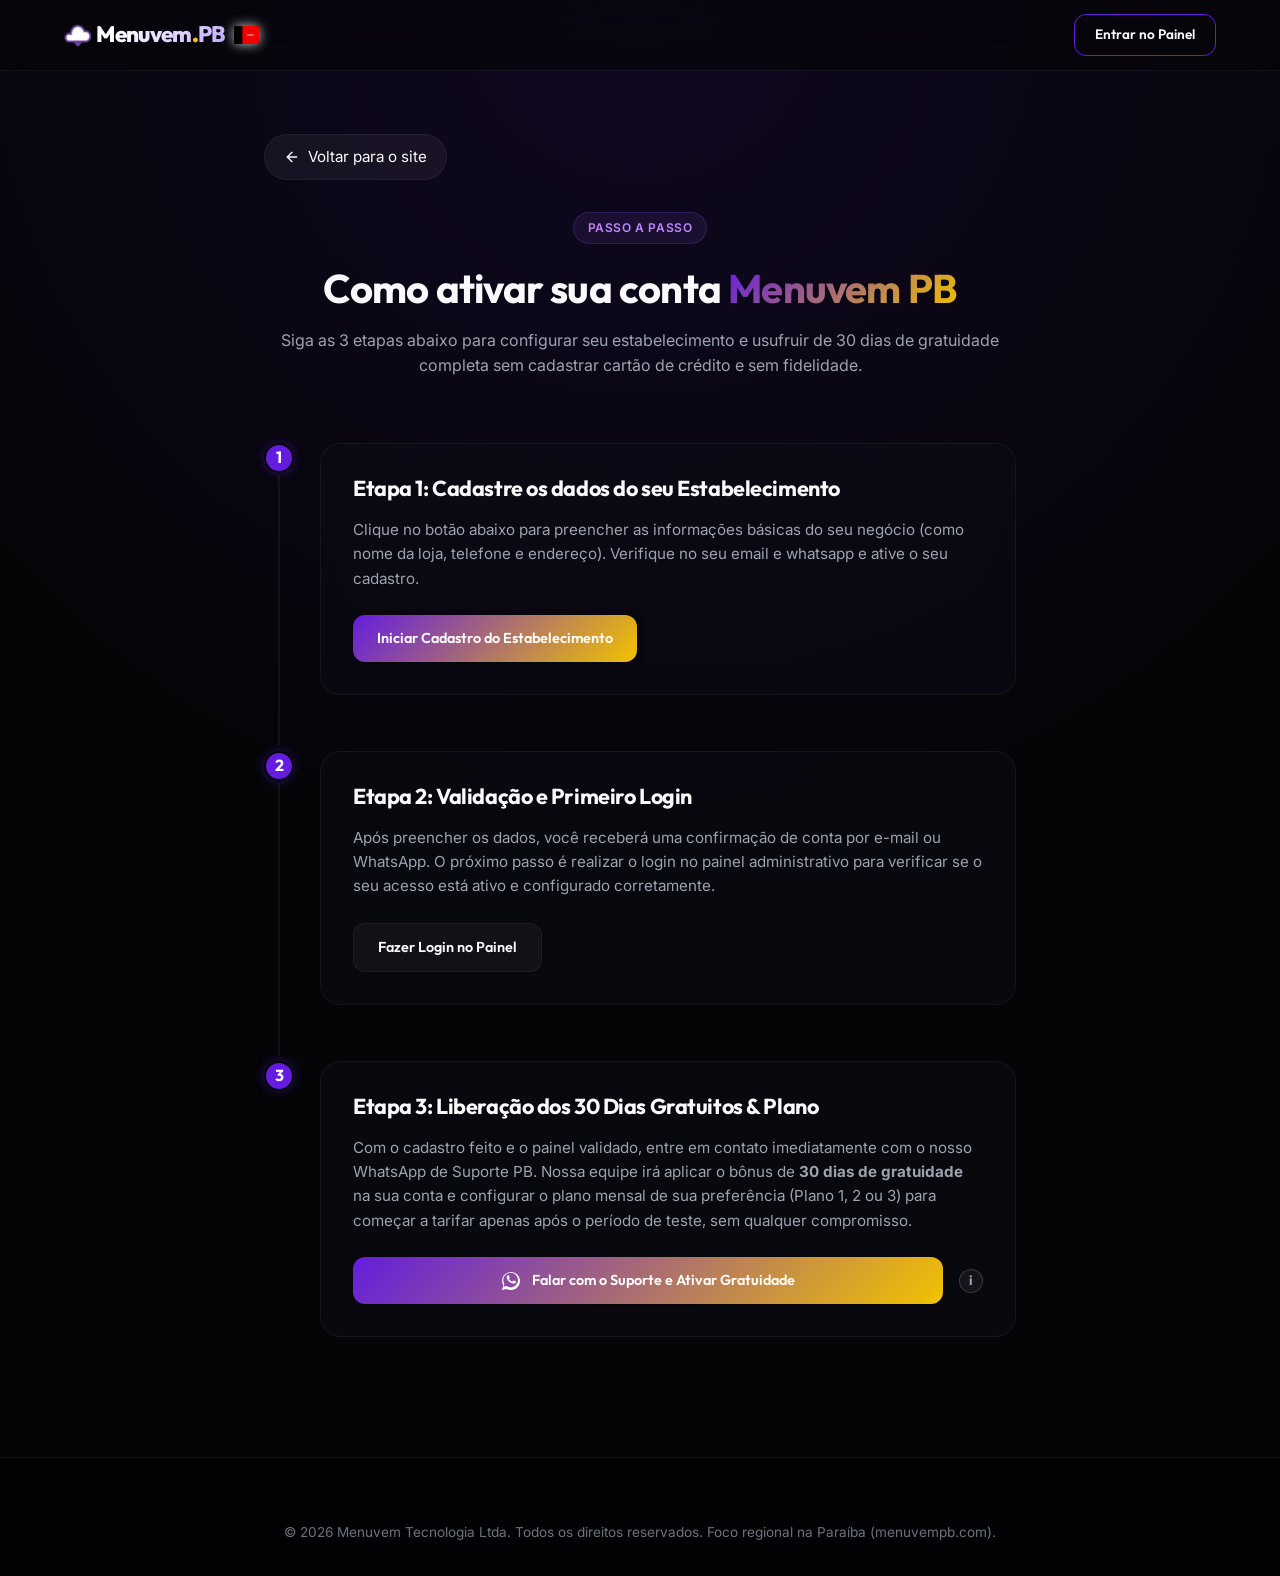
==== cadastro-etapas.html @ b75304a5 "Add files via upload" ====
<!DOCTYPE html>
<html lang="pt-BR">

<head>
    <meta charset="UTF-8">
    <meta name="viewport" content="width=device-width, initial-scale=1.0">
    <meta name="description"
        content="Menuvem PB - Passo a passo para cadastrar seu negócio e ativar seu bônus de 30 dias gratuitos.">
    
    <!-- Open Graph / Facebook -->
    <meta property="og:type" content="website">
    <meta property="og:url" content="https://menuvempb.com.br/cadastro-etapas.html">
    <meta property="og:title" content="Como Funciona o Cadastro | Menuvem PB">
    <meta property="og:description" content="Passo a passo para cadastrar seu negócio e ativar seu bônus de 30 dias gratuitos no Menuvem PB.">
    <meta property="og:image" content="https://menuvempb.com.br/img/menuvem-logo-simples.png">

    <link rel="icon" type="image/png" href="img/menuvem-logo-simples.png">
    <title>[Cadastro] Passo a Passo | Menuvem PB</title>
    <link rel="stylesheet" href="css/style.css?v=4">
    <link rel="stylesheet" href="css/cadastro-etapas.css">
    <!-- Google tag (gtag.js) -->
    <script async src="https://www.googletagmanager.com/gtag/js?id=G-WMFHH39Q0N"></script>
    <script>
      window.dataLayer = window.dataLayer || [];
      function gtag(){dataLayer.push(arguments);}
      gtag('js', new Date());

      gtag('config', 'G-WMFHH39Q0N');
    </script>
</head>

<body>

    <!-- Header / Nav -->
    <header class="header">
        <div class="container">
            <a href="index.html" class="logo" id="header-logo">
                <img src="img/menuvem-logo-simples.png" alt="Logo" height="24" style="margin-right: 4px;">
                <span class="logo-text" style="display:flex; align-items:center;">Menuvem<span class="logo-dot">.</span>PB<img src="img/bandeiradaparaiba.png" alt="Bandeira PB" height="18" style="margin-left: 8px; border-radius:2px; box-shadow: 0 0 12px rgba(255, 255, 255, 0.8);"></span>
            </a>

            <div class="nav-cta">
                <a href="https://painel.menuvem.com.br" target="_blank" class="btn btn-secondary btn-login">
                    Entrar no Painel
                </a>
            </div>
        </div>
    </header>

    <div style="height: 70px;"></div>

    <main class="steps-container">
        <a href="index.html" class="back-link" style="margin-bottom: 2rem;">
            <svg xmlns="http://www.w3.org/2000/svg" width="16" height="16" viewBox="0 0 24 24" fill="none"
                stroke="currentColor" stroke-width="2" stroke-linecap="round" stroke-linejoin="round">
                <line x1="19" y1="12" x2="5" y2="12"></line>
                <polyline points="12 19 5 12 12 5"></polyline>
            </svg>
            Voltar para o site
        </a>

        <div class="steps-header">
            <span class="badge">Passo a Passo</span>
            <h1>Como ativar sua conta <span>Menuvem PB</span></h1>
            <p>Siga as 3 etapas abaixo para configurar seu estabelecimento e usufruir de 30 dias de gratuidade completa
                sem cadastrar cartão de crédito e sem fidelidade.</p>
        </div>

        <div class="timeline">
            <!-- Etapa 1 -->
            <div class="timeline-item">
                <div class="step-number">1</div>
                <div class="step-content">
                    <h3>Etapa 1: Cadastre os dados do seu Estabelecimento</h3>
                    <p>Clique no botão abaixo para preencher as informações básicas do seu negócio (como nome da loja,
                        telefone e endereço). Verifique no seu email e whatsapp e ative o seu cadastro.</p>
                    <div class="step-cta-box">
                        <a href="https://painel.menuvem.com.br/#/cadastro/23/clovis" target="_blank"
                            class="btn btn-primary" style="font-size: 0.9rem; padding: 0.75rem 1.5rem;">
                            Iniciar Cadastro do Estabelecimento
                        </a>
                    </div>
                </div>
            </div>

            <!-- Etapa 2 -->
            <div class="timeline-item">
                <div class="step-number">2</div>
                <div class="step-content">
                    <h3>Etapa 2: Validação e Primeiro Login</h3>
                    <p>Após preencher os dados, você receberá uma confirmação de conta por e-mail ou WhatsApp. O próximo
                        passo é realizar o login no painel administrativo para verificar se o seu acesso está ativo e
                        configurado corretamente.</p>
                    <div class="step-cta-box">
                        <a href="https://painel.menuvem.com.br" target="_blank" class="btn btn-secondary"
                            style="font-size: 0.9rem; padding: 0.75rem 1.5rem;">
                            Fazer Login no Painel
                        </a>
                    </div>
                </div>
            </div>

            <!-- Etapa 3 -->
            <div class="timeline-item">
                <div class="step-number">3</div>
                <div class="step-content">
                    <h3>Etapa 3: Liberação dos 30 Dias Gratuitos & Plano</h3>
                    <p>Com o cadastro feito e o painel validado, entre em contato imediatamente com o nosso WhatsApp de
                        Suporte PB. Nossa equipe irá aplicar o bônus de <strong>30 dias de gratuidade</strong> na sua
                        conta e configurar o plano mensal de sua preferência (Plano 1, 2 ou 3) para começar a tarifar
                        apenas após o período de teste, sem qualquer compromisso.</p>
                    <div class="step-cta-box" style="display: flex; align-items: center; gap: 1rem; width: 100%;">
                        <a href="https://wa.me/5583988559423?text=Ol%C3%A1!%20Realizei%20meu%20cadastro%20inicial%20e%20gostaria%20de%20ativar%20meu%20b%C3%B4nus%20de%2030%20dias%20gr%C3%A1tis%20da%20Menuvem."
                            target="_blank" class="btn btn-primary"
                            style="font-size: 0.9rem; padding: 0.75rem 1.5rem; flex-grow: 1; text-align: center;">
                            <svg xmlns="http://www.w3.org/2000/svg" width="18" height="18" viewBox="0 0 24 24"
                                fill="currentColor" style="margin-right: 0.25rem;">
                                <path
                                    d="M.057 24l1.687-6.163c-1.041-1.804-1.588-3.849-1.587-5.946C.06 5.348 5.397.01 12.008.01c3.202.001 6.212 1.246 8.477 3.514 2.266 2.268 3.507 5.28 3.505 8.484-.004 6.657-5.34 11.997-11.953 11.997-2.005-.001-3.973-.504-5.727-1.465L0 24zm6.59-4.846c1.6.95 3.188 1.449 4.825 1.451 5.436 0 9.86-4.37 9.864-9.799.002-2.63-1.023-5.101-2.885-6.967C16.588 2.022 14.12 1 11.66 1c-5.456 0-9.9 4.398-9.905 9.829-.001 1.765.485 3.488 1.408 5.093l-.999 3.648 3.843-.984zm11.23-6.842c-.303-.151-1.793-.884-2.071-.985-.278-.101-.48-.151-.681.151-.202.303-.781.985-.957 1.186-.177.202-.353.227-.656.075-.303-.151-1.28-.472-2.438-1.503-.9-.8-1.507-1.787-1.684-2.09-.177-.302-.018-.465.133-.614.136-.134.303-.353.454-.528.152-.177.202-.303.303-.505.101-.202.051-.378-.025-.528-.076-.151-.681-1.641-.933-2.246-.247-.591-.497-.512-.681-.512-.177-.008-.379-.008-.581-.008-.202 0-.531.075-.809.378-.278.302-1.061 1.037-1.061 2.531 0 1.493 1.087 2.936 1.238 3.138.152.202 2.138 3.262 5.177 4.57.722.311 1.286.497 1.726.637.725.23 1.385.197 1.906.12.581-.087 1.793-.73 2.046-1.437.252-.705.252-1.31.177-1.437-.076-.127-.278-.202-.581-.353z" />
                            </svg>
                            Falar com o Suporte e Ativar Gratuidade
                        </a>

                        <!-- Tooltip de Informações do Plano -->
                        <div class="tooltip-container">
                            <span class="tooltip-icon" tabindex="0" aria-haspopup="true"
                                aria-label="Informações sobre ativação do plano">i</span>
                            <div class="tooltip-text">
                                <strong>Importante:</strong> Não escolha ou assine o plano sozinho no painel. A ativação
                                da promoção de 30 dias gratuitos e a vinculação do plano devem ser feitas
                                obrigatoriamente pela nossa equipe de suporte no WhatsApp.
                            </div>
                        </div>
                    </div>
                </div>
            </div>
        </div>
    </main>

    <!-- Footer -->
    <footer class="footer">
        <div class="container footer-bottom" style="border-top: none; padding-top: 0; justify-content: center;">
            &copy; 2026 Menuvem Tecnologia Ltda. Todos os direitos reservados. Foco regional na Paraíba (menuvempb.com).
        </div>
    </footer>

    <!-- Script -->
    <script src="js/main.js?v=4"></script>

</body>

</html>
---- css/style.css ----
@import url('https://fonts.googleapis.com/css2?family=Inter:wght@300;400;500;600;700&family=Outfit:wght@400;500;600;700;800&family=Press+Start+2P&family=Silkscreen:wght@400;700&display=swap');

/* --- Reset & Base --- */
*, *::before, *::after {
    box-sizing: border-box;
    margin: 0;
    padding: 0;
}

:root {
    /* Palette */
    --bg-color: #050508;
    --bg-card: rgba(13, 13, 22, 0.5);
    --bg-card-hover: rgba(20, 20, 35, 0.7);
    --border-color: rgba(255, 255, 255, 0.05);
    --border-hover: rgba(100, 29, 222, 0.3);
    
    --primary: #641DDE;         /* Roxo Oficial Menuvem */
    --primary-rgb: 100, 29, 222;
    --secondary: #F2C200;       /* Amarelo Oficial Menuvem */
    --secondary-rgb: 242, 194, 0;
    --accent: #d946ef;          /* Fuchsia/Rosa */
    
    --text-primary: #f9fafb;
    --text-secondary: #9ca3af;
    --text-muted: #6b7280;
    
    /* Gradients */
    --accent-gradient: linear-gradient(135deg, var(--primary) 0%, var(--secondary) 100%);
    --bg-gradient: radial-gradient(circle at 50% 0%, rgba(100, 29, 222, 0.12) 0%, rgba(5, 5, 8, 0) 50%);
    --text-gradient: linear-gradient(to right, #ffffff, #a78bfa, #38bdf8);

    /* Fonts */
    --font-title: 'Outfit', 'Inter', sans-serif;
    --font-body: 'Inter', sans-serif;

    /* Shadows */
    --shadow-sm: 0 2px 8px -2px rgba(0, 0, 0, 0.5);
    --shadow-md: 0 10px 30px -10px rgba(0, 0, 0, 0.7);
    --shadow-glow: 0 0 30px -5px rgba(139, 92, 246, 0.2);
}

html {
    scroll-behavior: smooth;
    font-size: 16px;
    background-color: var(--bg-color);
    color: var(--text-primary);
    font-family: var(--font-body);
    overflow-x: hidden;
}

body {
    background-image: var(--bg-gradient);
    background-repeat: no-repeat;
    background-position: top center;
    min-height: 100vh;
    line-height: 1.6;
    -webkit-font-smoothing: antialiased;
    overflow-x: hidden;
}

/* --- Typography --- */
h1, h2, h3, h4, h5, h6 {
    font-family: var(--font-title);
    font-weight: 700;
    line-height: 1.2;
    letter-spacing: -0.02em;
    color: var(--text-primary);
    text-wrap: balance;
}

p {
    font-family: var(--font-body);
    color: var(--text-secondary);
}

a {
    color: inherit;
    text-decoration: none;
    transition: color 0.2s ease;
}

/* --- Layout Utility --- */
.container {
    width: 100%;
    max-width: 1200px;
    margin: 0 auto;
    padding: 0 1.5rem;
}

.section {
    padding: 5rem 0;
    position: relative;
}

@media (min-width: 768px) {
    .section {
        padding: 8rem 0;
    }
}

/* --- Badges & Buttons --- */
.badge {
    display: inline-block;
    padding: 0.35rem 0.85rem;
    border-radius: 9999px;
    font-size: 0.75rem;
    font-weight: 600;
    letter-spacing: 0.05em;
    text-transform: uppercase;
    background: rgba(139, 92, 246, 0.1);
    border: 1px solid rgba(139, 92, 246, 0.2);
    color: #c084fc;
    margin-bottom: 1.25rem;
}

.btn {
    display: inline-flex;
    align-items: center;
    justify-content: center;
    padding: 0.85rem 2rem;
    border-radius: 12px;
    font-family: var(--font-title);
    font-weight: 600;
    font-size: 0.95rem;
    cursor: pointer;
    transition: all 0.3s cubic-bezier(0.16, 1, 0.3, 1);
    border: none;
    gap: 0.5rem;
}

.btn-primary {
    background: var(--accent-gradient);
    color: #ffffff;
    box-shadow: var(--shadow-sm);
    position: relative;
    overflow: hidden;
}

.btn-primary::after {
    content: '';
    position: absolute;
    top: 0; right: 0; bottom: 0; left: 0;
    background: linear-gradient(135deg, rgba(255,255,255,0.15) 0%, rgba(255,255,255,0) 100%);
    opacity: 0;
    transition: opacity 0.3s ease;
}

.btn-primary:hover {
    transform: translateY(-2px);
    box-shadow: 0 10px 25px -5px rgba(139, 92, 246, 0.4), var(--shadow-glow);
}

.btn-primary:hover::after {
    opacity: 1;
}

.btn-secondary {
    background: rgba(255, 255, 255, 0.04);
    border: 1px solid var(--border-color);
    color: var(--text-primary);
}

.btn-secondary:hover {
    background: rgba(255, 255, 255, 0.08);
    border-color: rgba(255, 255, 255, 0.15);
    transform: translateY(-2px);
}

/* --- Header / Navbar --- */
.header {
    position: fixed;
    top: 0;
    left: 0;
    width: 100%;
    z-index: 100;
    background: rgba(5, 5, 8, 0.6);
    backdrop-filter: blur(16px);
    -webkit-backdrop-filter: blur(16px);
    border-bottom: 1px solid var(--border-color);
    transition: background 0.3s, padding 0.3s;
}

.header-scrolled {
    background: rgba(5, 5, 8, 0.85);
    border-bottom-color: rgba(255, 255, 255, 0.08);
}

.header .container {
    display: flex;
    align-items: center;
    justify-content: space-between;
    height: 70px;
}

.logo {
    display: flex;
    align-items: center;
    gap: 0.5rem;
    font-family: var(--font-title);
    font-weight: 800;
    font-size: 1.4rem;
    letter-spacing: -0.03em;
    background: linear-gradient(135deg, #ffffff 30%, #a78bfa 100%);
    -webkit-background-clip: text;
    -webkit-text-fill-color: transparent;
}

.logo-dot {
    color: var(--secondary);
    display: inline-block;
    -webkit-text-fill-color: var(--secondary);
}

.nav-links {
    display: none;
    gap: 2rem;
    list-style: none;
}

@media (min-width: 768px) {
    .nav-links {
        display: flex;
        align-items: center;
    }
}

.nav-links a {
    font-size: 0.9rem;
    font-weight: 500;
    color: var(--text-secondary);
}

.nav-links a:hover {
    color: var(--text-primary);
}

.nav-links a.active {
    color: var(--primary);
}





.menu-toggle {
    background: none;
    border: none;
    color: var(--text-primary);
    font-size: 1.5rem;
    cursor: pointer;
    display: block;
}

@media (min-width: 768px) {
    .menu-toggle {
        display: none;
    }
}

/* Mobile Nav Menu */
.mobile-menu {
    position: fixed;
    top: 70px;
    left: 0;
    width: 100%;
    height: 0;
    background: rgba(5, 5, 8, 0.95);
    backdrop-filter: blur(20px);
    overflow: hidden;
    transition: height 0.3s cubic-bezier(0.16, 1, 0.3, 1);
    z-index: 99;
    border-bottom: 1px solid var(--border-color);
}

.mobile-menu-active {
    height: calc(100vh - 70px);
}

.mobile-menu-links {
    display: flex;
    flex-direction: column;
    align-items: center;
    justify-content: center;
    gap: 2.5rem;
    height: 100%;
    list-style: none;
    padding-bottom: 5rem;
}

.mobile-menu-links a {
    font-family: var(--font-title);
    font-size: 1.5rem;
    font-weight: 600;
}

/* --- Hero Section --- */
.hero {
    padding-top: 8rem;
    padding-bottom: 4rem;
    text-align: center;
    overflow: hidden;
    position: relative;
}

@media (min-width: 768px) {
    .hero {
        padding-top: 11rem;
        padding-bottom: 6rem;
    }
}

.hero-content {
    max-width: 800px;
    margin: 0 auto;
    position: relative;
    z-index: 2;
}

.hero-title {
    font-size: 2.5rem;
    margin-bottom: 1.5rem;
    background: linear-gradient(135deg, #ffffff 40%, rgba(255,255,255,0.7) 100%);
    -webkit-background-clip: text;
    -webkit-text-fill-color: transparent;
}

@media (min-width: 768px) {
    .hero-title {
        font-size: 4rem;
        line-height: 1.1;
    }
}

.hero-title span {
    background: linear-gradient(to right, var(--primary) 0%, var(--secondary) 100%);
    -webkit-background-clip: text;
    -webkit-text-fill-color: transparent;
}

.hero-description {
    font-size: 1.1rem;
    color: var(--text-secondary);
    margin-bottom: 2.5rem;
    max-width: 600px;
    margin-left: auto;
    margin-right: auto;
}

@media (min-width: 768px) {
    .hero-description {
        font-size: 1.25rem;
    }
}

.hero-ctas {
    display: flex;
    flex-direction: column;
    gap: 1rem;
    justify-content: center;
    align-items: center;
    margin-bottom: 4rem;
}

@media (min-width: 576px) {
    .hero-ctas {
        flex-direction: row;
    }
}

.hero-visual-wrapper {
    position: relative;
    max-width: 1000px;
    margin: 0 auto;
    perspective: 1200px;
}

.hero-glow-bg {
    position: absolute;
    top: 50%;
    left: 50%;
    transform: translate(-50%, -50%);
    width: 60%;
    height: 60%;
    background: radial-gradient(circle, rgba(139, 92, 246, 0.25) 0%, rgba(14, 165, 233, 0.1) 40%, rgba(5, 5, 8, 0) 70%);
    filter: blur(50px);
    z-index: 1;
    pointer-events: none;
}

.hero-mockup {
    position: relative;
    z-index: 2;
    background: rgba(15, 15, 25, 0.8);
    border: 1px solid rgba(255, 255, 255, 0.1);
    border-radius: 20px;
    padding: 6px;
    box-shadow: 0 30px 100px -20px rgba(0,0,0,0.8), 0 0 50px -10px rgba(139,92,246,0.15);
    transform: rotateX(12deg) rotateY(-4deg) rotateZ(1deg);
    transition: transform 0.8s cubic-bezier(0.16, 1, 0.3, 1);
    will-change: transform;
}

.hero-mockup:hover {
    transform: rotateX(5deg) rotateY(-2deg) rotateZ(0.5deg) translateY(-10px);
}

.hero-mockup img, .hero-mockup svg {
    display: block;
    width: 100%;
    height: auto;
    border-radius: 14px;
    border: 1px solid rgba(255, 255, 255, 0.05);
}

/* --- Bento Grid Section --- */
.section-header {
    text-align: center;
    max-width: 650px;
    margin: 0 auto 4rem auto;
}

.section-title {
    font-size: 2rem;
    margin-bottom: 1rem;
}

@media (min-width: 768px) {
    .section-title {
        font-size: 2.75rem;
    }
}

.section-title span {
    background: var(--accent-gradient);
    -webkit-background-clip: text;
    -webkit-text-fill-color: transparent;
}

.bento-grid {
    display: grid;
    grid-template-columns: repeat(12, 1fr);
    gap: 1.5rem;
}

.bento-card {
    background: var(--bg-card);
    backdrop-filter: blur(12px);
    -webkit-backdrop-filter: blur(12px);
    border: 1px solid var(--border-color);
    border-radius: 24px;
    padding: 2.25rem;
    transition: all 0.4s cubic-bezier(0.16, 1, 0.3, 1);
    position: relative;
    overflow: hidden;
    display: flex;
    flex-direction: column;
    justify-content: space-between;
}

.bento-card::before {
    content: '';
    position: absolute;
    top: 0; left: 0; right: 0; bottom: 0;
    background: radial-gradient(800px circle at var(--mouse-x, 0) var(--mouse-y, 0), rgba(255,255,255,0.06), transparent 40%);
    z-index: 1;
    pointer-events: none;
    opacity: 0;
    transition: opacity 0.3s;
}

.bento-card:hover::before {
    opacity: 1;
}

.bento-card:hover {
    background: var(--bg-card-hover);
    border-color: var(--border-hover);
    transform: translateY(-4px);
    box-shadow: var(--shadow-md), 0 10px 40px -15px rgba(139, 92, 246, 0.15);
}

.card-icon {
    width: 48px;
    height: 48px;
    border-radius: 12px;
    background: rgba(139, 92, 246, 0.1);
    border: 1px solid rgba(139, 92, 246, 0.15);
    display: flex;
    align-items: center;
    justify-content: center;
    color: var(--primary);
    margin-bottom: 2rem;
    font-size: 1.25rem;
    z-index: 2;
    transition: all 0.3s;
}

.bento-card:hover .card-icon {
    background: var(--primary);
    color: #ffffff;
    box-shadow: 0 0 15px rgba(139, 92, 246, 0.4);
    transform: scale(1.05);
}

.card-info {
    z-index: 2;
}

.card-title {
    font-size: 1.35rem;
    margin-bottom: 0.75rem;
    font-weight: 600;
}

.card-desc {
    font-size: 0.95rem;
    color: var(--text-secondary);
    line-height: 1.5;
}

.card-visual {
    margin-top: 1.5rem;
    background: rgba(0, 0, 0, 0.2);
    border-radius: 16px;
    border: 1px solid rgba(255, 255, 255, 0.03);
    overflow: hidden;
    position: relative;
    z-index: 2;
}

/* Bento Card Sizes */
.col-12 { grid-column: span 12; }
.col-8  { grid-column: span 12; }
.col-6  { grid-column: span 12; }
.col-4  { grid-column: span 12; }

@media (min-width: 768px) {
    .col-8 { grid-column: span 8; }
    .col-6 { grid-column: span 6; }
    .col-4 { grid-column: span 4; }
}

/* Specific Card Layouts */
.visual-ifood {
    padding: 1.5rem;
    display: flex;
    align-items: center;
    justify-content: center;
    gap: 1.5rem;
    min-height: 150px;
}
.ifood-badge, .menuvem-badge {
    padding: 0.75rem 1.25rem;
    border-radius: 12px;
    font-weight: 700;
    display: flex;
    align-items: center;
    gap: 0.5rem;
}
.ifood-badge {
    background: rgba(234, 27, 44, 0.1);
    border: 1px solid rgba(234, 27, 44, 0.3);
    color: #ea1b2c;
}
.menuvem-badge {
    background: rgba(139, 92, 246, 0.1);
    border: 1px solid rgba(139, 92, 246, 0.3);
    color: #a78bfa;
}
.sync-arrow {
    font-size: 1.5rem;
    color: var(--text-muted);
    animation: pulseSync 2s infinite ease-in-out;
}

@keyframes pulseSync {
    0%, 100% { transform: scale(1); opacity: 0.5; }
    50% { transform: scale(1.15); opacity: 1; color: var(--secondary); }
}

.visual-print {
    padding: 1rem;
    font-family: monospace;
    font-size: 0.75rem;
    color: #10b981;
    min-height: 150px;
}
.print-line {
    border-right: 2px solid #10b981;
    white-space: nowrap;
    overflow: hidden;
    margin-bottom: 0.25rem;
}
.print-line-anim {
    animation: typing 3s steps(30, end) infinite;
}
@keyframes typing {
    from { width: 0 }
    to { width: 100% }
}

/* --- Local Factor Section --- */
.local-section {
    background: radial-gradient(circle at 80% 50%, rgba(14, 165, 233, 0.08) 0%, rgba(5, 5, 8, 0) 60%);
}

.local-grid {
    display: grid;
    grid-template-columns: 1fr;
    gap: 3rem;
    align-items: center;
}

@media (min-width: 992px) {
    .local-grid {
        grid-template-columns: 1fr 1fr;
    }
}

.local-info h2 {
    font-size: 2.25rem;
    margin-bottom: 1.5rem;
}

@media (min-width: 768px) {
    .local-info h2 {
        font-size: 3rem;
    }
}

.local-info p {
    font-size: 1.05rem;
    margin-bottom: 2rem;
}

.local-bullets {
    list-style: none;
}

.local-bullets li {
    display: flex;
    align-items: flex-start;
    gap: 1rem;
    margin-bottom: 1.5rem;
}

.bullet-icon {
    width: 28px;
    height: 28px;
    border-radius: 50%;
    background: rgba(14, 165, 233, 0.1);
    border: 1px solid rgba(14, 165, 233, 0.2);
    color: var(--secondary);
    display: flex;
    align-items: center;
    justify-content: center;
    font-size: 0.8rem;
    flex-shrink: 0;
    margin-top: 0.25rem;
}

.bullet-text h4 {
    font-size: 1.1rem;
    margin-bottom: 0.25rem;
}

.bullet-text p {
    font-size: 0.9rem;
    margin-bottom: 0;
}

.local-visual {
    position: relative;
    border-radius: 24px;
    border: 1px solid var(--border-color);
    background: var(--bg-card);
    padding: 3rem;
    display: flex;
    flex-direction: column;
    align-items: center;
    justify-content: center;
    min-height: 400px;
    overflow: hidden;
    backdrop-filter: blur(12px);
    -webkit-backdrop-filter: blur(12px);
}

.local-visual::after {
    content: '';
    position: absolute;
    width: 300px;
    height: 300px;
    background: var(--secondary-glow);
    filter: blur(80px);
    border-radius: 50%;
    z-index: 1;
}

.pb-map-svg {
    width: 100%;
    max-width: 380px;
    height: auto;
    z-index: 2;
    position: relative;
    filter: drop-shadow(0 10px 20px rgba(0,0,0,0.5));
}

.pb-path {
    fill: rgba(255, 255, 255, 0.05);
    stroke: rgba(255, 255, 255, 0.15);
    stroke-width: 1.5;
    transition: all 0.5s;
}

.pb-path-active {
    fill: url(#pbGrad);
    stroke: var(--secondary);
    stroke-width: 2.5;
    filter: drop-shadow(0 0 10px rgba(14, 165, 233, 0.5));
}

.map-pin {
    position: absolute;
    color: var(--accent);
    font-size: 1.5rem;
    z-index: 3;
    animation: floatPin 3s infinite ease-in-out;
}

@keyframes floatPin {
    0%, 100% { transform: translateY(0); filter: drop-shadow(0 2px 4px rgba(0,0,0,0.5)); }
    50% { transform: translateY(-8px); filter: drop-shadow(0 12px 8px rgba(0,0,0,0.3)); }
}

.pin-jpa { top: 52%; right: 14%; }
.pin-cg { top: 55%; right: 38%; }

/* --- Marquee / Social Proof Section (Vertical) --- */
.vertical-marquee-container {
    display: flex;
    justify-content: center;
    gap: 2rem;
    height: 600px;
    overflow: hidden;
    position: relative;
    padding: 2rem 0;
    margin-top: 2rem;
}

.vertical-marquee-container::before, .vertical-marquee-container::after {
    content: '';
    position: absolute;
    left: 0;
    right: 0;
    height: 100px;
    z-index: 2;
    pointer-events: none;
}

.vertical-marquee-container::before {
    top: 0;
    background: linear-gradient(to bottom, var(--bg-color), transparent);
}

.vertical-marquee-container::after {
    bottom: 0;
    background: linear-gradient(to top, var(--bg-color), transparent);
}

.v-marquee-col {
    display: flex;
    flex-direction: column;
    gap: 2rem;
    width: 320px;
}

.v-marquee-content {
    display: flex;
    flex-direction: column;
    gap: 2rem;
    animation: marqueeUp 30s linear infinite;
}

.v-marquee-content-down {
    display: flex;
    flex-direction: column;
    gap: 2rem;
    animation: marqueeDown 30s linear infinite;
}

.v-marquee-col:hover .v-marquee-content,
.v-marquee-col:hover .v-marquee-content-down {
    animation-play-state: paused;
}

@keyframes marqueeUp {
    0% { transform: translateY(0); }
    100% { transform: translateY(-100%); }
}

@keyframes marqueeDown {
    0% { transform: translateY(-100%); }
    100% { transform: translateY(0); }
}

.v-marquee-card {
    background: var(--bg-card);
    border: 1px solid var(--border-color);
    padding: 1.5rem 2rem;
    border-radius: 18px;
    backdrop-filter: blur(8px);
    -webkit-backdrop-filter: blur(8px);
    display: flex;
    flex-direction: column;
    justify-content: space-between;
}

.marquee-stars {
    color: #fbbf24;
    margin-bottom: 0.75rem;
    font-size: 0.85rem;
}

.marquee-text {
    font-size: 0.9rem;
    color: var(--text-secondary);
    line-height: 1.5;
    margin-bottom: 1.5rem;
    font-style: italic;
}

.v-author-link {
    display: flex;
    align-items: center;
    gap: 0.75rem;
    text-decoration: none;
    color: inherit;
    transition: transform 0.2s;
}

.v-author-link:hover {
    transform: translateX(5px);
}

.v-author-icon {
    width: 40px;
    height: 40px;
    border-radius: 8px;
    background: rgba(139, 92, 246, 0.1);
    color: var(--primary);
    display: flex;
    align-items: center;
    justify-content: center;
    border: 1px solid rgba(139, 92, 246, 0.2);
}

.v-author-details h5 {
    font-size: 0.85rem;
    font-weight: 600;
    color: var(--text-primary);
}

.v-author-details p {
    font-size: 0.75rem;
    color: var(--text-muted);
}

@media (max-width: 1024px) {
    .desktop-only {
        display: none !important;
    }
}

@media (max-width: 768px) {
    .vertical-marquee-container {
        height: 500px;
    }
    .v-marquee-col {
        width: 100%;
        max-width: 320px;
    }
}

/* --- Plan Section & Calculator --- */
.plans-section {
    background: radial-gradient(circle at 10% 80%, rgba(139, 92, 246, 0.08) 0%, rgba(5, 5, 8, 0) 50%);
}

.calc-container {
    background: var(--bg-card);
    border: 1px solid var(--border-color);
    border-radius: 28px;
    padding: 2rem;
    margin-bottom: 4rem;
    backdrop-filter: blur(16px);
    -webkit-backdrop-filter: blur(16px);
}

@media (min-width: 768px) {
    .calc-container {
        padding: 3.5rem;
    }
}

.calc-header {
    text-align: center;
    margin-bottom: 3rem;
}

.calc-header h3 {
    font-size: 1.5rem;
    margin-bottom: 0.75rem;
}

.calc-slider-box {
    margin-bottom: 3.5rem;
    position: relative;
}

.calc-faturamento-display {
    font-family: var(--font-title);
    font-size: 2.25rem;
    font-weight: 800;
    color: #ffffff;
    margin-top: 0.5rem;
    background: var(--accent-gradient);
    -webkit-background-clip: text;
    -webkit-text-fill-color: transparent;
    display: inline-block;
}

@media (min-width: 768px) {
    .calc-faturamento-display {
        font-size: 3rem;
    }
}

/* Custom Slider Styling */
.range-slider {
    -webkit-appearance: none;
    appearance: none;
    width: 100%;
    height: 10px;
    border-radius: 9999px;
    background: rgba(255, 255, 255, 0.08);
    outline: none;
    margin: 2.5rem 0 1rem 0;
    cursor: pointer;
    position: relative;
    z-index: 2;
}

.range-slider::-webkit-slider-thumb {
    -webkit-appearance: none;
    appearance: none;
    width: 28px;
    height: 28px;
    border-radius: 50%;
    background: #ffffff;
    border: 4px solid var(--primary);
    cursor: pointer;
    box-shadow: 0 0 15px rgba(139, 92, 246, 0.8);
    transition: transform 0.1s;
}

.range-slider::-webkit-slider-thumb:hover {
    transform: scale(1.15);
}

.range-slider::-moz-range-thumb {
    width: 20px;
    height: 20px;
    border-radius: 50%;
    background: #ffffff;
    border: 4px solid var(--primary);
    cursor: pointer;
    box-shadow: 0 0 15px rgba(139, 92, 246, 0.8);
    transition: transform 0.1s;
}

.range-slider::-moz-range-thumb:hover {
    transform: scale(1.15);
}

.slider-labels {
    display: flex;
    justify-content: space-between;
    font-size: 0.8rem;
    color: var(--text-muted);
    font-weight: 500;
    padding: 0 0.25rem;
}

/* Grid de Planos */
.plans-grid {
    display: grid;
    grid-template-columns: 1fr;
    gap: 2rem;
    align-items: stretch;
}

@media (min-width: 992px) {
    .plans-grid {
        grid-template-columns: repeat(3, 1fr);
    }
}

.plan-card {
    background: rgba(0, 0, 0, 0.25);
    border: 1px solid var(--border-color);
    border-radius: 24px;
    padding: 2.5rem 2rem;
    display: flex;
    flex-direction: column;
    justify-content: space-between;
    transition: all 0.4s cubic-bezier(0.16, 1, 0.3, 1);
    position: relative;
}

.plan-card-featured {
    border-color: var(--primary);
    background: rgba(139, 92, 246, 0.03);
    box-shadow: 0 20px 50px -15px rgba(139, 92, 246, 0.15);
}

.plan-card-featured::after {
    content: 'Recomendado';
    position: absolute;
    top: -12px;
    left: 50%;
    transform: translateX(-50%);
    background: var(--accent-gradient);
    color: white;
    padding: 0.3rem 1rem;
    border-radius: 9999px;
    font-size: 0.7rem;
    font-weight: 700;
    text-transform: uppercase;
    letter-spacing: 0.05em;
}

.plan-card-hidden {
    opacity: 0.4;
    filter: grayscale(1);
    transform: scale(0.98);
}

.plan-card:hover {
    border-color: rgba(255,255,255,0.15);
}

.plan-card-featured:hover {
    border-color: var(--primary);
    box-shadow: 0 20px 50px -15px rgba(139, 92, 246, 0.25), var(--shadow-glow);
}

.plan-name {
    font-size: 1.25rem;
    margin-bottom: 0.5rem;
}

.plan-price-box {
    margin: 1.5rem 0;
}

.plan-price {
    font-size: 2.75rem;
    font-family: var(--font-title);
    font-weight: 800;
    color: white;
}

.plan-price span {
    font-size: 0.9rem;
    font-weight: 500;
    color: var(--text-secondary);
    font-family: var(--font-body);
}

.plan-features {
    list-style: none;
    margin-bottom: 2rem;
    text-align: left;
}

.plan-features li {
    display: flex;
    align-items: center;
    gap: 0.75rem;
    font-size: 0.9rem;
    color: var(--text-secondary);
    margin-bottom: 0.75rem;
}

.plan-features li svg {
    color: #10b981;
    font-size: 1rem;
    flex-shrink: 0;
}

.plan-features li.disabled {
    color: var(--text-muted);
    text-decoration: line-through;
}

.plan-features li.disabled svg {
    color: var(--text-muted);
}

/* Add-ons Section */
.addons-section {
    margin-top: 3.5rem;
    border-top: 1px solid var(--border-color);
    padding-top: 3rem;
}

.addons-title {
    font-size: 1.25rem;
    margin-bottom: 1.5rem;
    text-align: center;
    font-weight: 600;
}

.addons-grid {
    display: grid;
    grid-template-columns: 1fr;
    gap: 1.25rem;
}

@media (min-width: 768px) {
    .addons-grid {
        grid-template-columns: repeat(3, 1fr);
    }
}

.addon-card {
    background: rgba(0,0,0,0.2);
    border: 1px solid var(--border-color);
    border-radius: 16px;
    padding: 1.5rem;
    cursor: pointer;
    display: flex;
    align-items: flex-start;
    gap: 1rem;
    transition: all 0.3s;
    user-select: none;
}

.addon-checkbox {
    width: 20px;
    height: 20px;
    border-radius: 6px;
    border: 1px solid rgba(255,255,255,0.2);
    background: transparent;
    display: flex;
    align-items: center;
    justify-content: center;
    color: transparent;
    font-size: 0.7rem;
    margin-top: 0.2rem;
    flex-shrink: 0;
    transition: all 0.2s;
}

.addon-card:hover {
    border-color: rgba(255,255,255,0.1);
    background: rgba(255,255,255,0.02);
}

.addon-active {
    border-color: var(--secondary);
    background: rgba(14, 165, 233, 0.03);
}

.addon-active .addon-checkbox {
    background: var(--secondary);
    border-color: var(--secondary);
    color: #ffffff;
}

.addon-info h5 {
    font-size: 1rem;
    font-weight: 600;
    margin-bottom: 0.25rem;
}

.addon-info p {
    font-size: 0.8rem;
    color: var(--text-muted);
    margin-bottom: 0.4rem;
}

.addon-price {
    font-family: var(--font-title);
    font-size: 0.95rem;
    font-weight: 700;
    color: var(--secondary);
}

/* --- FAQ Section --- */
.faq-grid {
    max-width: 750px;
    margin: 0 auto;
    display: flex;
    flex-direction: column;
    gap: 1rem;
}

.faq-item {
    background: var(--bg-card);
    border: 1px solid var(--border-color);
    border-radius: 16px;
    overflow: hidden;
    transition: all 0.3s;
}

.faq-question {
    width: 100%;
    background: none;
    border: none;
    padding: 1.5rem;
    display: flex;
    align-items: center;
    justify-content: space-between;
    text-align: left;
    cursor: pointer;
    color: white;
    font-family: var(--font-title);
    font-size: 1.1rem;
    font-weight: 600;
    gap: 1rem;
}

.faq-answer {
    max-height: 0;
    overflow: hidden;
    transition: max-height 0.3s cubic-bezier(0.16, 1, 0.3, 1), padding 0.3s ease;
    padding: 0 1.5rem;
    color: var(--text-secondary);
    font-size: 0.95rem;
    line-height: 1.6;
}

.faq-icon {
    font-size: 0.9rem;
    color: var(--text-secondary);
    transition: transform 0.3s;
    flex-shrink: 0;
}

.faq-item-active {
    border-color: rgba(255, 255, 255, 0.1);
    background: rgba(255, 255, 255, 0.02);
}

.faq-item-active .faq-answer {
    max-height: 200px;
    padding-bottom: 1.5rem;
}

.faq-item-active .faq-icon {
    transform: rotate(180deg);
    color: var(--primary);
}


/* --- Seção de Funcionalidades Interativas (Estilo Menuvem) --- */
.functionalities {
    background: radial-gradient(circle at 50% 50%, rgba(100, 29, 222, 0.05) 0%, rgba(5, 5, 8, 0) 80%);
    border-top: 1px solid var(--border-color);
    padding: 5rem 0;
}

.menuvem-tabs {
    display: flex;
    justify-content: flex-start;
    gap: 0.75rem;
    margin-bottom: 3rem;
    overflow-x: auto;
    padding-bottom: 0.75rem;
    scrollbar-width: none; /* Firefox */
}

.menuvem-tabs::-webkit-scrollbar {
    display: none; /* Chrome/Safari */
}

@media (min-width: 768px) {
    .menuvem-tabs {
        justify-content: center;
        overflow: visible;
        padding-bottom: 0;
    }
}

.menuvem-tab-btn {
    background: rgba(255, 255, 255, 0.02);
    border: 1px solid var(--border-color);
    color: var(--text-secondary);
    padding: 0.8rem 1.5rem;
    border-radius: 50px;
    font-family: var(--font-title);
    font-weight: 600;
    font-size: 0.95rem;
    cursor: pointer;
    white-space: nowrap;
    transition: all 0.3s cubic-bezier(0.16, 1, 0.3, 1);
}

.menuvem-tab-btn:hover {
    border-color: rgba(100, 29, 222, 0.4);
    color: var(--text-primary);
    background: rgba(100, 29, 222, 0.05);
}

.menuvem-tab-btn.active {
    background: var(--primary);
    border-color: var(--primary);
    color: var(--text-primary);
    box-shadow: 0 0 20px rgba(100, 29, 222, 0.4);
}

.menuvem-pane {
    display: none;
    opacity: 0;
    animation: fadeInPane 0.4s ease forwards;
}

.menuvem-pane.active {
    display: block;
}

@keyframes fadeInPane {
    from { opacity: 0; transform: translateY(10px); }
    to { opacity: 1; transform: translateY(0); }
}

.menuvem-layout {
    display: flex;
    flex-direction: column;
    gap: 2rem;
}

@media (min-width: 992px) {
    .menuvem-layout {
        flex-direction: row;
        gap: 3rem;
        align-items: flex-start;
    }
}

/* Sidebar (Left) */
.menuvem-sidebar {
    display: flex;
    flex-direction: row;
    gap: 1rem;
    overflow-x: auto;
    padding-bottom: 1rem;
    scrollbar-width: thin;
    scrollbar-color: var(--primary) var(--bg-card);
}

.menuvem-sidebar::-webkit-scrollbar {
    height: 6px;
}
.menuvem-sidebar::-webkit-scrollbar-track {
    background: var(--bg-card);
    border-radius: 10px;
}
.menuvem-sidebar::-webkit-scrollbar-thumb {
    background: var(--primary);
    border-radius: 10px;
}

@media (min-width: 992px) {
    .menuvem-sidebar {
        flex: 0 0 320px;
        flex-direction: column;
        overflow-x: visible;
        padding-bottom: 0;
    }
}

.menuvem-sub-btn {
    background: var(--bg-card);
    border: 1px solid var(--border-color);
    color: var(--text-secondary);
    padding: 1rem 1.25rem;
    border-radius: 12px;
    font-size: 0.95rem;
    font-weight: 500;
    text-align: left;
    cursor: pointer;
    transition: all 0.3s;
    min-width: 200px;
    position: relative;
    overflow: hidden;
}

@media (min-width: 992px) {
    .menuvem-sub-btn {
        min-width: 100%;
        padding: 1.25rem 1.5rem;
        font-size: 1rem;
    }
}

.menuvem-sub-btn:hover {
    background: rgba(255,255,255,0.02);
    color: var(--text-primary);
    border-color: rgba(255,255,255,0.15);
}

.menuvem-sub-btn.active {
    background: rgba(100, 29, 222, 0.1);
    border-color: var(--primary);
    color: var(--text-primary);
    font-weight: 600;
}

.menuvem-sub-btn.active::before {
    content: '';
    position: absolute;
    left: 0;
    top: 0;
    bottom: 0;
    width: 4px;
    background: var(--primary);
}

/* Carousel (Right) */
.menuvem-carousel {
    flex: 1;
    position: relative;
    border-radius: 20px;
    overflow: hidden;
    aspect-ratio: 4/3;
    border: 1px solid var(--border-color);
    background: #000;
    box-shadow: 0 20px 40px rgba(0,0,0,0.4);
}

@media (min-width: 992px) {
    .menuvem-carousel {
        aspect-ratio: 16/9;
    }
}

.menuvem-carousel-track {
    position: relative;
    width: 100%;
    height: 100%;
}

.menuvem-card {
    position: absolute;
    top: 0;
    left: 0;
    width: 100%;
    height: 100%;
    opacity: 0;
    visibility: hidden;
    transition: opacity 0.5s ease-in-out, visibility 0.5s;
    display: flex;
    align-items: flex-end;
}

.menuvem-card.active {
    opacity: 1;
    visibility: visible;
}

.menuvem-card-bg {
    position: absolute;
    top: 0;
    left: 0;
    width: 100%;
    height: 100%;
    background-size: cover;
    background-position: center;
    transition: transform 6s ease;
}

.menuvem-card.active .menuvem-card-bg {
    transform: scale(1.05);
}

.menuvem-card-overlay {
    position: absolute;
    inset: 0;
    background: linear-gradient(to top, rgba(0,0,0,0.9) 0%, rgba(0,0,0,0.4) 50%, rgba(0,0,0,0) 100%);
}

.menuvem-card-content {
    position: relative;
    z-index: 2;
    padding: 2rem;
    max-width: 80%;
}

@media (min-width: 768px) {
    .menuvem-card-content {
        padding: 3rem;
        max-width: 60%;
    }
}

.menuvem-card-content h3 {
    color: #fff;
    font-size: 1.5rem;
    margin-bottom: 0.75rem;
    font-family: var(--font-title);
    text-shadow: 0 2px 4px rgba(0,0,0,0.5);
}

@media (min-width: 768px) {
    .menuvem-card-content h3 {
        font-size: 2rem;
    }
}

.menuvem-card-content p {
    color: rgba(255,255,255,0.9);
    font-size: 0.95rem;
    line-height: 1.6;
    text-shadow: 0 1px 2px rgba(0,0,0,0.5);
    display: -webkit-box;
    -webkit-line-clamp: 3;
    -webkit-box-orient: vertical;
    overflow: hidden;
    cursor: pointer;
    transition: background-color 0.2s, padding 0.2s;
    border-radius: 8px;
    padding: 0.2rem 0; /* slight padding for hover effect */
}

.menuvem-card-content p:hover {
    background-color: rgba(0,0,0,0.4);
    padding: 0.2rem 0.5rem;
}

.menuvem-card-content p.expanded {
    -webkit-line-clamp: unset;
}

@media (min-width: 768px) {
    .menuvem-card-content p {
        font-size: 1.05rem;
    }
}

/* Controls */
.menuvem-carousel-controls {
    position: absolute;
    bottom: 2rem;
    right: 2rem;
    display: flex;
    gap: 0.75rem;
    z-index: 3;
}

@media (max-width: 767px) {
    .menuvem-carousel-controls {
        bottom: 1.5rem;
        right: 1.5rem;
    }
}

.menuvem-arrow {
    background: rgba(255,255,255,0.1);
    backdrop-filter: blur(8px);
    -webkit-backdrop-filter: blur(8px);
    border: 1px solid rgba(255,255,255,0.2);
    width: 44px;
    height: 44px;
    border-radius: 50%;
    display: flex;
    align-items: center;
    justify-content: center;
    color: #fff;
    cursor: pointer;
    transition: all 0.3s;
    font-family: monospace;
    font-size: 1.2rem;
    font-weight: bold;
}

.menuvem-arrow:hover {
    background: var(--primary);
    border-color: var(--primary);
    transform: scale(1.1);
}


/* --- Footer & CTA Final --- */
.cta-final {
    background: radial-gradient(circle at 50% 50%, rgba(139, 92, 246, 0.1) 0%, rgba(5, 5, 8, 0) 80%);
    border-top: 1px solid var(--border-color);
    text-align: center;
    padding: 6rem 0;
}

.cta-final-box {
    max-width: 650px;
    margin: 0 auto;
}

.cta-final h2 {
    font-size: 2.25rem;
    margin-bottom: 1.25rem;
}

@media (min-width: 768px) {
    .cta-final h2 {
        font-size: 3.25rem;
    }
}

.cta-final p {
    font-size: 1.1rem;
    margin-bottom: 2.5rem;
}

.footer {
    background: #020204;
    border-top: 1px solid var(--border-color);
    padding: 4rem 0 2rem 0;
    color: var(--text-muted);
    font-size: 0.85rem;
}

.footer-grid {
    display: grid;
    grid-template-columns: 1fr;
    gap: 3rem;
    margin-bottom: 3rem;
}

@media (min-width: 768px) {
    .footer-grid {
        grid-template-columns: 2fr 1fr 1fr;
    }
}

.footer-brand p {
    margin-top: 1rem;
    max-width: 320px;
    font-size: 0.85rem;
}

.footer-links h4 {
    color: var(--text-primary);
    font-size: 0.9rem;
    margin-bottom: 1.25rem;
}

.footer-links ul {
    list-style: none;
    display: flex;
    flex-direction: column;
    gap: 0.75rem;
}

.footer-links a:hover {
    color: var(--text-primary);
}

.footer-bottom {
    display: flex;
    flex-direction: column;
    justify-content: space-between;
    align-items: center;
    gap: 1.5rem;
    border-top: 1px solid rgba(255, 255, 255, 0.03);
    padding-top: 2rem;
}

@media (min-width: 576px) {
    .footer-bottom {
        flex-direction: row;
    }
}

.footer-socials {
    display: flex;
    gap: 1.5rem;
}

/* --- Scroll Animation (IntersectionObserver) --- */
.reveal {
    opacity: 0;
    transform: translateY(30px);
    transition: opacity 0.8s cubic-bezier(0.16, 1, 0.3, 1), transform 0.8s cubic-bezier(0.16, 1, 0.3, 1);
    will-change: transform, opacity;
}

.reveal-left {
    opacity: 0;
    transform: translateX(-30px);
    transition: opacity 0.8s cubic-bezier(0.16, 1, 0.3, 1), transform 0.8s cubic-bezier(0.16, 1, 0.3, 1);
    will-change: transform, opacity;
}

.reveal-right {
    opacity: 0;
    transform: translateX(30px);
    transition: opacity 0.8s cubic-bezier(0.16, 1, 0.3, 1), transform 0.8s cubic-bezier(0.16, 1, 0.3, 1);
    will-change: transform, opacity;
}

.revealed {
    opacity: 1;
    transform: translate(0) !important;
}

.delay-100 { transition-delay: 0.1s; }
.delay-200 { transition-delay: 0.2s; }
.delay-300 { transition-delay: 0.3s; }
.delay-400 { transition-delay: 0.4s; }
.delay-500 { transition-delay: 0.5s; }

/* PLANOS VISUAL STYLES */
.plan-card-featured[data-badge="Plano 1"]::after {
    content: 'Recomendado';
}
.plan-card-featured[data-badge="Plano 2"]::after {
    content: 'O mais escolhido';
}
.plan-card-featured[data-badge="Plano 3"]::after {
    content: 'O mais profissional';
}

/* Custom borders using border-image with the generated pixel art */
.plan-wood.plan-card-featured {
    border: 8px solid transparent;
    border-image: url('../img/border_wood.jpg') 30 stretch;
    box-shadow: 0 10px 40px rgba(100, 255, 100, 0.15); /* subtil green glow */
}

.plan-gold.plan-card-featured {
    border: 8px solid transparent;
    border-image: url('../img/border_gold.jpg') 30 stretch;
    box-shadow: 0 10px 40px rgba(255, 215, 0, 0.2); /* gold glow */
}

.plan-diamond.plan-card-featured {
    border: 8px solid transparent;
    border-image: url('../img/border_diamond.jpg') 30 stretch;
    box-shadow: 0 10px 40px rgba(0, 191, 255, 0.25); /* diamond blue glow */
}

/* Tooltip Styles */
/* Tooltip Styles */
.tooltip-container {
    position: relative;
    display: inline-flex;
    align-items: center;
    justify-content: center;
    flex-shrink: 0;
}
.tooltip-icon {
    width: 24px;
    height: 24px;
    border-radius: 50%;
    background: rgba(255, 255, 255, 0.05);
    border: 1px solid rgba(255, 255, 255, 0.15);
    color: var(--text-secondary);
    font-family: var(--font-title);
    font-weight: 700;
    font-size: 0.85rem;
    display: flex;
    align-items: center;
    justify-content: center;
    cursor: pointer;
    transition: all 0.3s;
}
.tooltip-icon:hover, .tooltip-icon:focus {
    border-color: var(--primary);
    color: var(--primary);
    background: rgba(100, 29, 222, 0.05);
    outline: none;
}
.tooltip-text {
    visibility: hidden;
    width: 280px;
    background: #0d0d16;
    border: 1px solid rgba(255, 255, 255, 0.15);
    color: var(--text-primary);
    text-align: left;
    border-radius: 12px;
    padding: 1rem;
    position: absolute;
    z-index: 999;
    bottom: 125%;
    left: 50%;
    transform: translateX(-50%);
    opacity: 0;
    transition: opacity 0.3s, visibility 0.3s;
    box-shadow: 0 10px 25px -5px rgba(0, 0, 0, 0.8), 0 8px 10px -6px rgba(0, 0, 0, 0.8);
    font-size: 0.85rem;
    line-height: 1.4;
    font-weight: normal;
    text-transform: none;
    white-space: normal;
}
.tooltip-text::after {
    content: "";
    position: absolute;
    top: 100%;
    left: 50%;
    transform: translateX(-50%);
    border-width: 6px;
    border-style: solid;
    border-color: #0d0d16 transparent transparent transparent;
}
.tooltip-container:hover .tooltip-text,
.tooltip-container:focus-within .tooltip-text {
    visibility: visible;
    opacity: 1;
}

/* Style for Plano Secreto (Plano 0) */
.plan-card-featured[data-badge="Plano Secreto 🕵️‍♂️"]::after {
    content: 'Plano Secreto 🕵️‍♂️';
    background: linear-gradient(135deg, #374151, #111827);
    border: 1px solid rgba(255, 255, 255, 0.15);
}
.plan-secret-border.plan-card-featured {
    border: 8px solid transparent;
    border-image: linear-gradient(135deg, #1f2937, #111827, #374151) 30 stretch;
    box-shadow: 0 10px 40px rgba(0, 0, 0, 0.6);
}

/* FIX LOGO GAP */
.logo-text {
    display: flex;
    align-items: baseline;
}
.logo {
    gap: 0; /* Override the 0.5rem gap */
}

/* HEADER AUTH MOBILE FIXES */
.nav-cta {
    display: flex;
    gap: 0.5rem;
    align-items: center;
}

.btn-login {
    padding: 0.4rem 0.8rem;
    font-size: 0.8rem;
    border-color: var(--primary);
    color: #fff;
    background: rgba(100, 29, 222, 0.2);
    white-space: nowrap;
}

.btn-signup {
    display: none;
}

@media (min-width: 768px) {
    .nav-cta {
        gap: 0.75rem;
    }
    .btn-login, .btn-signup {
        padding: 0.55rem 1.25rem;
        font-size: 0.85rem;
    }
    .btn-signup {
        display: inline-flex;
    }
    .btn-login {
        background: none;
        color: var(--text-primary);
    }
}

/* ENLARGE PLAN PRICES */
.plan-card:not(#plan-secreto) .plan-price {
    font-size: 3.8rem;
    text-shadow: 0 0 15px rgba(255,255,255,0.25);
    color: #fff;
    display: inline-block;
    transform: scale(1.05);
}


/* Back Link Styles */
.back-link {
    display: inline-flex;
    align-items: center;
    gap: 0.5rem;
    color: var(--text-primary);
    font-size: 0.95rem;
    padding: 0.6rem 1.2rem;
    background: rgba(255,255,255,0.05);
    border: 1px solid var(--border-color);
    border-radius: 2rem;
    transition: all 0.3s;
    text-decoration: none;
}

.back-link:hover {
    color: white;
    background: rgba(255,255,255,0.1);
    border-color: rgba(255,255,255,0.2);
    transform: translateX(-3px);
}


/* Explore Plans Button */
.btn-explore-plans {
    display: inline-flex;
    align-items: center;
    justify-content: center;
    padding: 0.85rem 2.2rem;
    font-size: 1rem;
    font-weight: 700;
    color: #fff;
    background: linear-gradient(135deg, var(--primary), #a224f8);
    border: none;
    border-radius: 2rem;
    text-decoration: none;
    transition: all 0.3s ease;
    box-shadow: 0 6px 20px rgba(100, 29, 222, 0.5);
    position: relative;
    overflow: hidden;
    margin-top: 1rem;
    letter-spacing: 0.5px;
}

.btn-explore-plans::before {
    content: '';
    position: absolute;
    top: 0; left: -100%;
    width: 100%; height: 100%;
    background: linear-gradient(90deg, transparent, rgba(255,255,255,0.3), transparent);
    transition: all 0.5s ease;
}

.btn-explore-plans:hover {
    transform: translateY(-3px) scale(1.02);
    box-shadow: 0 10px 30px rgba(100, 29, 222, 0.7);
    color: #fff;
}

.btn-explore-plans:hover::before {
    left: 100%;
}

/* ===================================================
   TCG PLAN CARDS (PIXEL ART)
   =================================================== */

.tcg-card {
    position: relative;
    width: 100%;
    max-width: 420px;
    margin: 0 auto;
    aspect-ratio: 2 / 3;
    transition: transform 0.3s ease;
    filter: drop-shadow(0 15px 30px rgba(0,0,0,0.5));
    container-type: inline-size;
}

.tcg-card:hover {
    transform: translateY(-10px) scale(1.02);
}

.tcg-background {
    position: absolute;
    inset: 0;
    width: 100%;
    height: 100%;
    object-fit: contain;
    image-rendering: pixelated;
    pointer-events: none;
}

/* Área do Pergaminho / Texto */
.tcg-content {
    position: absolute;
    /* Adjust these values to perfectly fit the parchment area of card-plano-1.png */
    top: 63%;
    bottom: 8%;
    left: 12%;
    right: 12%;
    display: flex;
    flex-direction: column;
    align-items: center;
    justify-content: center;
    text-align: center;
    z-index: 2;
    padding: 0.5rem;
    gap: 3cqi; /* Fluid spacing */
}

.tcg-price-box {
    margin-bottom: 0;
}

.tcg-currency {
    font-family: 'Press Start 2P', cursive;
    font-size: clamp(0.7rem, 4cqi, 1rem);
    color: #1a0f07;
}

.tcg-price {
    font-family: 'Press Start 2P', cursive;
    font-size: clamp(1.5rem, 10cqi, 2.2rem);
    color: #b91c1c; /* Dark red for emphasis */
    text-shadow: 2px 2px 0px rgba(255, 255, 255, 0.4);
    margin-left: 0.2rem;
}

.tcg-month {
    font-family: 'Silkscreen', cursive;
    font-size: clamp(0.6rem, 3.5cqi, 0.9rem);
    color: #4a331c;
    margin-left: 0.3rem;
}

/* Retro Button Animations & Effects */
@keyframes retro-pulse {
    0% { transform: scale(1); }
    50% { transform: scale(1.03); box-shadow: inset -3px -3px 0px rgba(0,0,0,0.2), 3px 3px 0px #1a0f07, 0 0 15px rgba(250, 204, 21, 0.6); }
    100% { transform: scale(1); }
}

.retro-btn {
    font-family: 'Press Start 2P', cursive;
    font-size: clamp(0.6rem, 3.5cqi, 0.8rem);
    background-color: #facc15;
    color: #1a0f07;
    border: 3px solid #1a0f07;
    border-radius: 4px;
    padding: clamp(0.5rem, 3cqi, 1rem) clamp(0.5rem, 4cqi, 1.2rem);
    cursor: pointer;
    box-shadow: inset -3px -3px 0px rgba(0,0,0,0.2), 
                3px 3px 0px #1a0f07;
    text-transform: uppercase;
    transition: all 0.1s;
    width: 95%;
    animation: retro-pulse 2s infinite ease-in-out;
}

.retro-btn:hover {
    background-color: #fde047;
    transform: translateY(-2px) scale(1.03);
    box-shadow: inset -3px -3px 0px rgba(0,0,0,0.1), 
                5px 5px 0px #1a0f07;
    animation: none; /* Stop pulsing on hover */
}

.retro-btn:active {
    transform: translate(3px, 3px) scale(1);
    box-shadow: inset -1px -1px 0px rgba(0,0,0,0.2), 
                0px 0px 0px #1a0f07;
}

/* Specific Plan Colors */
.retro-btn.prata { background-color: #94a3b8; }
.retro-btn.ouro { background-color: #38bdf8; }

.tcg-info-btn {
    font-family: 'Silkscreen', cursive;
    font-size: clamp(0.6rem, 3.5cqi, 0.9rem);
    color: #fff;
    background-color: #3b2818;
    text-decoration: none;
    padding: clamp(0.3rem, 2cqi, 0.6rem) clamp(0.5rem, 4cqi, 1rem);
    border-radius: 4px;
    font-weight: bold;
    border: 2px solid #1a0f07;
    transition: all 0.2s;
    text-transform: uppercase;
    box-shadow: 2px 2px 0px #1a0f07;
}

.tcg-info-btn:hover {
    background-color: #5a3c24;
    transform: translate(-1px, -1px);
    box-shadow: 3px 3px 0px #1a0f07;
}

.tcg-info-btn:active {
    transform: translate(2px, 2px);
    box-shadow: 0px 0px 0px #1a0f07;
}


/* --- 4-CARD TCG CAROUSEL STYLES (3D COVERFLOW) --- */
.tcg-carousel-container {
    width: 100%;
    max-width: 100vw;
    margin: 0 auto 2rem auto;
    position: relative;
    overflow: hidden;
    display: flex;
    flex-direction: column;
    align-items: center;
}

.tcg-carousel-track {
    position: relative;
    width: 100%;
    max-width: 800px;
    height: 580px; padding-top: 1rem;
    display: flex;
    justify-content: center;
    align-items: center;
}

.carousel-card {
    position: absolute;
    width: 320px;
    transition: all 0.5s cubic-bezier(0.4, 0.0, 0.2, 1);
    opacity: 0;
    pointer-events: none;
    z-index: 1;
}

/* Active card */
.carousel-card.active {
    opacity: 1;
    z-index: 10;
    pointer-events: auto;
    transform: translateX(0) scale(1.05);
    filter: brightness(1) drop-shadow(0 0 25px rgba(250, 204, 21, 0.5));
}

/* Immediate neighbors */
.carousel-card.prev, .carousel-card.next {
    opacity: 0.5;
    z-index: 5;
    filter: brightness(0.6) blur(4px);
}
.carousel-card.prev { transform: translateX(-35%) scale(0.85); }
.carousel-card.next { transform: translateX(35%) scale(0.85); }

/* Far neighbors (for 4 cards) */
.carousel-card.far-prev, .carousel-card.far-next {
    opacity: 0.2;
    z-index: 2;
    filter: brightness(0.3) blur(8px);
}
.carousel-card.far-prev { transform: translateX(-55%) scale(0.7); }
.carousel-card.far-next { transform: translateX(55%) scale(0.7); }

/* Special override for Secret Plan when inactive */
#plan-secreto.prev, #plan-secreto.next, #plan-secreto.far-prev, #plan-secreto.far-next {
    filter: brightness(0.2) blur(12px) !important;
    opacity: 0.3 !important;
}

@media (max-width: 768px) {
    .tcg-carousel-track { height: 450px; }
    .carousel-card { width: 260px; }
    .carousel-card.prev { transform: translateX(-40%) scale(0.85); }
    .carousel-card.next { transform: translateX(40%) scale(0.85); }
    .carousel-card.far-prev { transform: translateX(-60%) scale(0.7); }
    .carousel-card.far-next { transform: translateX(60%) scale(0.7); }
}

/* Hide badges on inactive cards */
.carousel-card .tcg-badge {
    opacity: 0;
    transition: opacity 0.3s;
    pointer-events: none;
}
.carousel-card.active .tcg-badge {
    opacity: 1;
}

/* Reduce massive gap between Pricing Carousel and Functionalities */
#planos {
    padding-bottom: 1rem !important;
}
#funcionalidades {
    padding-top: 1rem !important;
}

/* Custom Glow Button for Funcionalidades */
.glow-btn {
    background: linear-gradient(135deg, rgba(100, 29, 222, 0.9), rgba(255, 42, 122, 0.9));
    border: none !important;
    color: #fff !important;
    box-shadow: 0 0 15px rgba(100, 29, 222, 0.5);
    animation: pulseGlowBtn 2.5s infinite alternate;
}

.glow-btn:hover {
    background: linear-gradient(135deg, rgba(100, 29, 222, 1), rgba(255, 42, 122, 1));
    box-shadow: 0 0 25px rgba(255, 42, 122, 0.8);
    transform: translateY(-2px);
}

@keyframes pulseGlowBtn {
    0% { box-shadow: 0 0 10px rgba(100, 29, 222, 0.4); }
    100% { box-shadow: 0 0 25px rgba(255, 42, 122, 0.7); }
}
---- css/cadastro-etapas.css ----
﻿.steps-container {
            max-width: 800px;
            margin: 0 auto;
            padding: 4rem 1.5rem;
        }

        .steps-header {
            text-align: center;
            margin-bottom: 4rem;
        }

        .steps-header h1 {
            font-size: 2.5rem;
            margin-bottom: 1rem;
        }

        .steps-header h1 span {
            background: var(--accent-gradient);
            -webkit-background-clip: text;
            -webkit-text-fill-color: transparent;
        }

        .timeline {
            position: relative;
            margin: 0 auto;
        }

        .timeline-item {
            position: relative;
            padding-left: 3.5rem;
            margin-bottom: 3.5rem;
        }

        .timeline-item::before {
            content: '';
            position: absolute;
            left: 14px;
            top: 32px;
            bottom: -50px;
            width: 2px;
            background: var(--border-color);
        }

        .timeline-item:last-child::before {
            display: none;
        }

        .step-number {
            position: absolute;
            left: 0;
            top: 0;
            width: 30px;
            height: 30px;
            border-radius: 50%;
            background: var(--primary);
            color: white;
            font-weight: 700;
            font-family: var(--font-title);
            display: flex;
            align-items: center;
            justify-content: center;
            border: 2px solid var(--bg-color);
            box-shadow: 0 0 10px rgba(100, 29, 222, 0.4);
        }

        .step-content {
            background: var(--bg-card);
            border: 1px solid var(--border-color);
            border-radius: 20px;
            padding: 2rem;
            backdrop-filter: blur(12px);
            -webkit-backdrop-filter: blur(12px);
        }

        .step-content h3 {
            font-size: 1.35rem;
            margin-bottom: 1rem;
            color: var(--text-primary);
        }

        .step-content p {
            font-size: 0.95rem;
            color: var(--text-secondary);
            margin-bottom: 1.5rem;
        }

        .step-cta-box {
            display: flex;
            flex-wrap: wrap;
            gap: 1rem;
        }
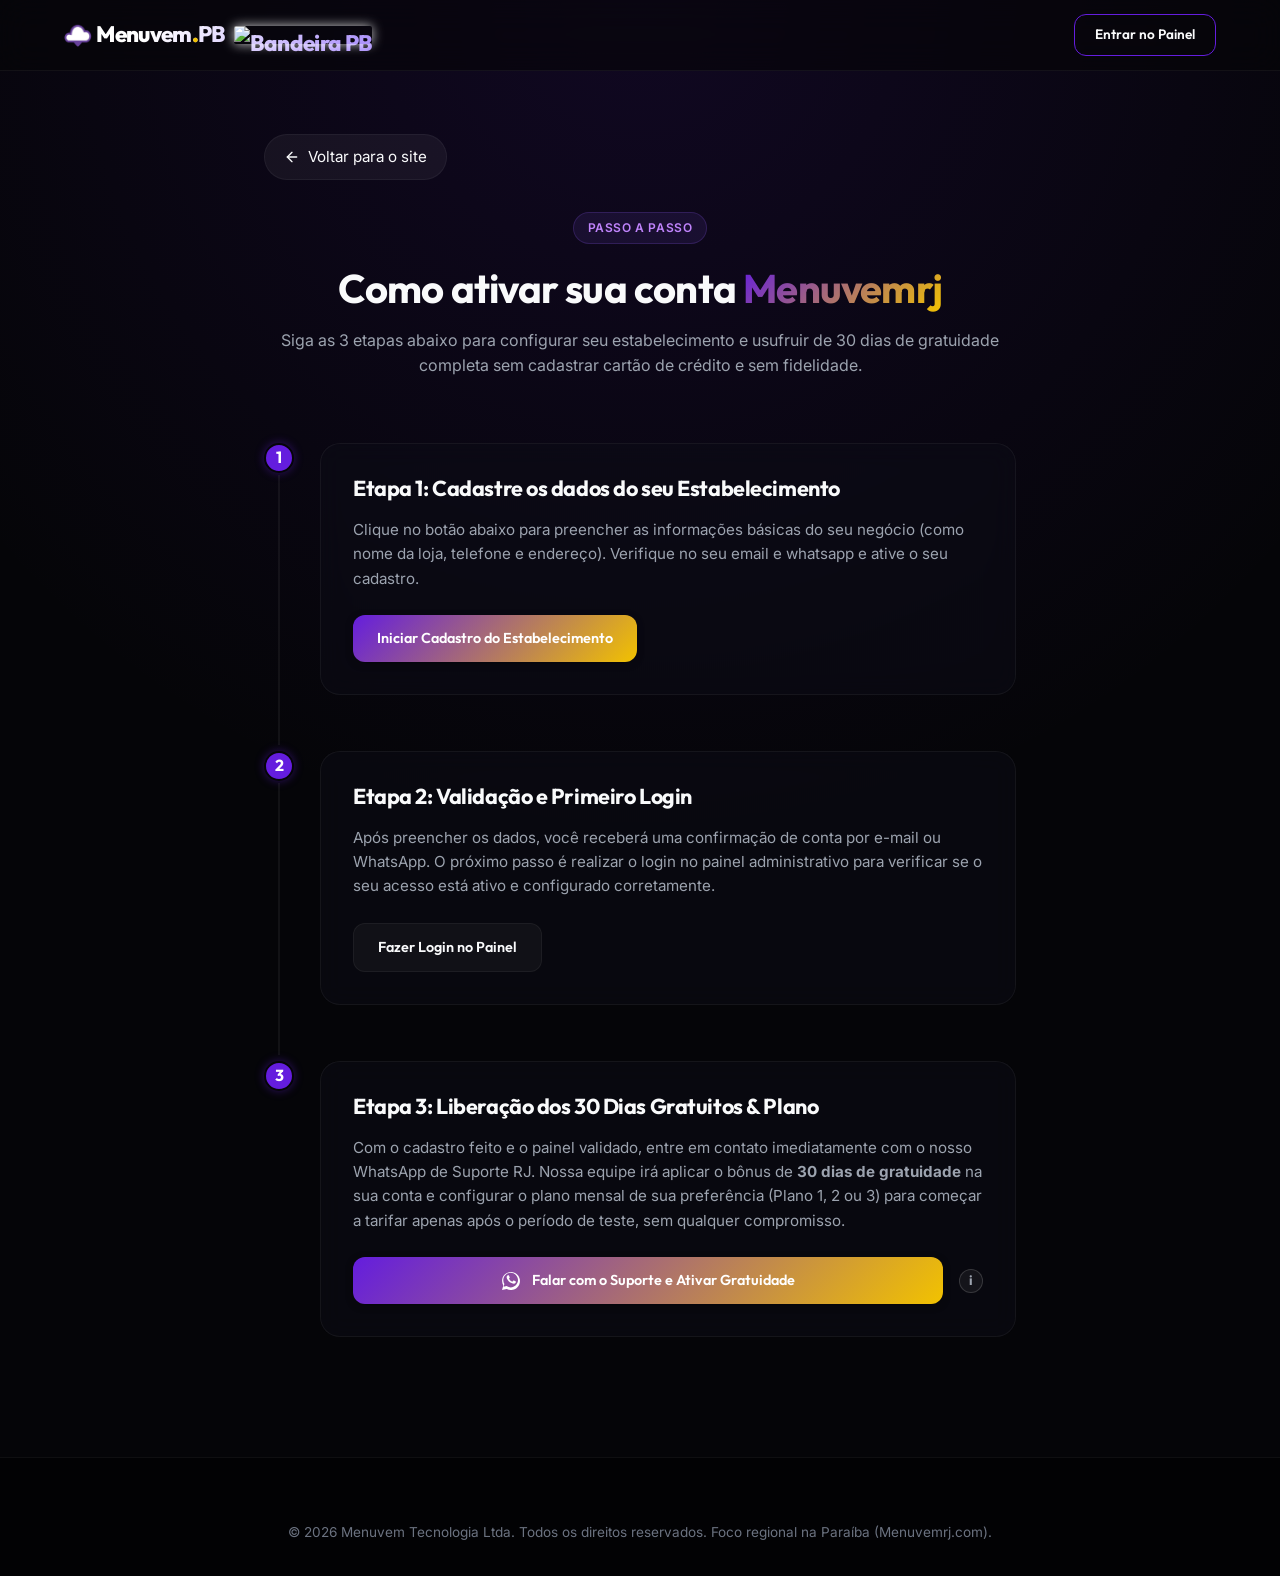
==== commit 8c52015e: "Add files via upload" ====
--- a/cadastro-etapas.html
+++ b/cadastro-etapas.html
@@ -1,21 +1,21 @@
-<!DOCTYPE html>
+﻿<!DOCTYPE html>
 <html lang="pt-BR">
 
 <head>
     <meta charset="UTF-8">
     <meta name="viewport" content="width=device-width, initial-scale=1.0">
     <meta name="description"
-        content="Menuvem PB - Passo a passo para cadastrar seu negócio e ativar seu bônus de 30 dias gratuitos.">
+        content="Menuvemrj - Passo a passo para cadastrar seu negócio e ativar seu bônus de 30 dias gratuitos.">
     
     <!-- Open Graph / Facebook -->
     <meta property="og:type" content="website">
-    <meta property="og:url" content="https://menuvempb.com.br/cadastro-etapas.html">
-    <meta property="og:title" content="Como Funciona o Cadastro | Menuvem PB">
-    <meta property="og:description" content="Passo a passo para cadastrar seu negócio e ativar seu bônus de 30 dias gratuitos no Menuvem PB.">
-    <meta property="og:image" content="https://menuvempb.com.br/img/menuvem-logo-simples.png">
+    <meta property="og:url" content="https://Menuvemrj.com.br/cadastro-etapas.html">
+    <meta property="og:title" content="Como Funciona o Cadastro | Menuvemrj">
+    <meta property="og:description" content="Passo a passo para cadastrar seu negócio e ativar seu bônus de 30 dias gratuitos no Menuvemrj.">
+    <meta property="og:image" content="https://Menuvemrj.com.br/img/menuvem-logo-simples.png">
 
     <link rel="icon" type="image/png" href="img/menuvem-logo-simples.png">
-    <title>[Cadastro] Passo a Passo | Menuvem PB</title>
+    <title>[Cadastro] Passo a Passo | Menuvemrj</title>
     <link rel="stylesheet" href="css/style.css?v=4">
     <link rel="stylesheet" href="css/cadastro-etapas.css">
     <!-- Google tag (gtag.js) -->
@@ -36,7 +36,7 @@
         <div class="container">
             <a href="index.html" class="logo" id="header-logo">
                 <img src="img/menuvem-logo-simples.png" alt="Logo" height="24" style="margin-right: 4px;">
-                <span class="logo-text" style="display:flex; align-items:center;">Menuvem<span class="logo-dot">.</span>PB<img src="img/bandeiradaparaiba.png" alt="Bandeira PB" height="18" style="margin-left: 8px; border-radius:2px; box-shadow: 0 0 12px rgba(255, 255, 255, 0.8);"></span>
+                <span class="logo-text" style="display:flex; align-items:center;">Menuvem<span class="logo-dot">.</span>PB<img src="img/bandeiradaRio de Janeiro.png" alt="Bandeira PB" height="18" style="margin-left: 8px; border-radius:2px; box-shadow: 0 0 12px rgba(255, 255, 255, 0.8);"></span>
             </a>
 
             <div class="nav-cta">
@@ -61,7 +61,7 @@
 
         <div class="steps-header">
             <span class="badge">Passo a Passo</span>
-            <h1>Como ativar sua conta <span>Menuvem PB</span></h1>
+            <h1>Como ativar sua conta <span>Menuvemrj</span></h1>
             <p>Siga as 3 etapas abaixo para configurar seu estabelecimento e usufruir de 30 dias de gratuidade completa
                 sem cadastrar cartão de crédito e sem fidelidade.</p>
         </div>
@@ -106,11 +106,11 @@
                 <div class="step-content">
                     <h3>Etapa 3: Liberação dos 30 Dias Gratuitos & Plano</h3>
                     <p>Com o cadastro feito e o painel validado, entre em contato imediatamente com o nosso WhatsApp de
-                        Suporte PB. Nossa equipe irá aplicar o bônus de <strong>30 dias de gratuidade</strong> na sua
+                        Suporte RJ. Nossa equipe irá aplicar o bônus de <strong>30 dias de gratuidade</strong> na sua
                         conta e configurar o plano mensal de sua preferência (Plano 1, 2 ou 3) para começar a tarifar
                         apenas após o período de teste, sem qualquer compromisso.</p>
                     <div class="step-cta-box" style="display: flex; align-items: center; gap: 1rem; width: 100%;">
-                        <a href="https://wa.me/5583988559423?text=Ol%C3%A1!%20Realizei%20meu%20cadastro%20inicial%20e%20gostaria%20de%20ativar%20meu%20b%C3%B4nus%20de%2030%20dias%20gr%C3%A1tis%20da%20Menuvem."
+                        <a href="https://wa.me/21995586521?text=Ol%C3%A1!%20Realizei%20meu%20cadastro%20inicial%20e%20gostaria%20de%20ativar%20meu%20b%C3%B4nus%20de%2030%20dias%20gr%C3%A1tis%20da%20Menuvem."
                             target="_blank" class="btn btn-primary"
                             style="font-size: 0.9rem; padding: 0.75rem 1.5rem; flex-grow: 1; text-align: center;">
                             <svg xmlns="http://www.w3.org/2000/svg" width="18" height="18" viewBox="0 0 24 24"
@@ -140,7 +140,7 @@
     <!-- Footer -->
     <footer class="footer">
         <div class="container footer-bottom" style="border-top: none; padding-top: 0; justify-content: center;">
-            &copy; 2026 Menuvem Tecnologia Ltda. Todos os direitos reservados. Foco regional na Paraíba (menuvempb.com).
+            &copy; 2026 Menuvem Tecnologia Ltda. Todos os direitos reservados. Foco regional na Paraíba (Menuvemrj.com).
         </div>
     </footer>
 
@@ -152,3 +152,4 @@
 </html>
 
 
+
--- a/css/style.css
+++ b/css/style.css
@@ -1,4 +1,4 @@
-@import url('https://fonts.googleapis.com/css2?family=Inter:wght@300;400;500;600;700&family=Outfit:wght@400;500;600;700;800&family=Press+Start+2P&family=Silkscreen:wght@400;700&display=swap');
+﻿@import url('https://fonts.googleapis.com/css2?family=Inter:wght@300;400;500;600;700&family=Outfit:wght@400;500;600;700;800&family=Press+Start+2P&family=Silkscreen:wght@400;700&display=swap');
 
 /* --- Reset & Base --- */
 *, *::before, *::after {
@@ -2202,3 +2202,4 @@
     0% { box-shadow: 0 0 10px rgba(100, 29, 222, 0.4); }
     100% { box-shadow: 0 0 25px rgba(255, 42, 122, 0.7); }
 }
+
--- a/css/cadastro-etapas.css
+++ b/css/cadastro-etapas.css
@@ -90,3 +90,4 @@
             gap: 1rem;
         }
 
+
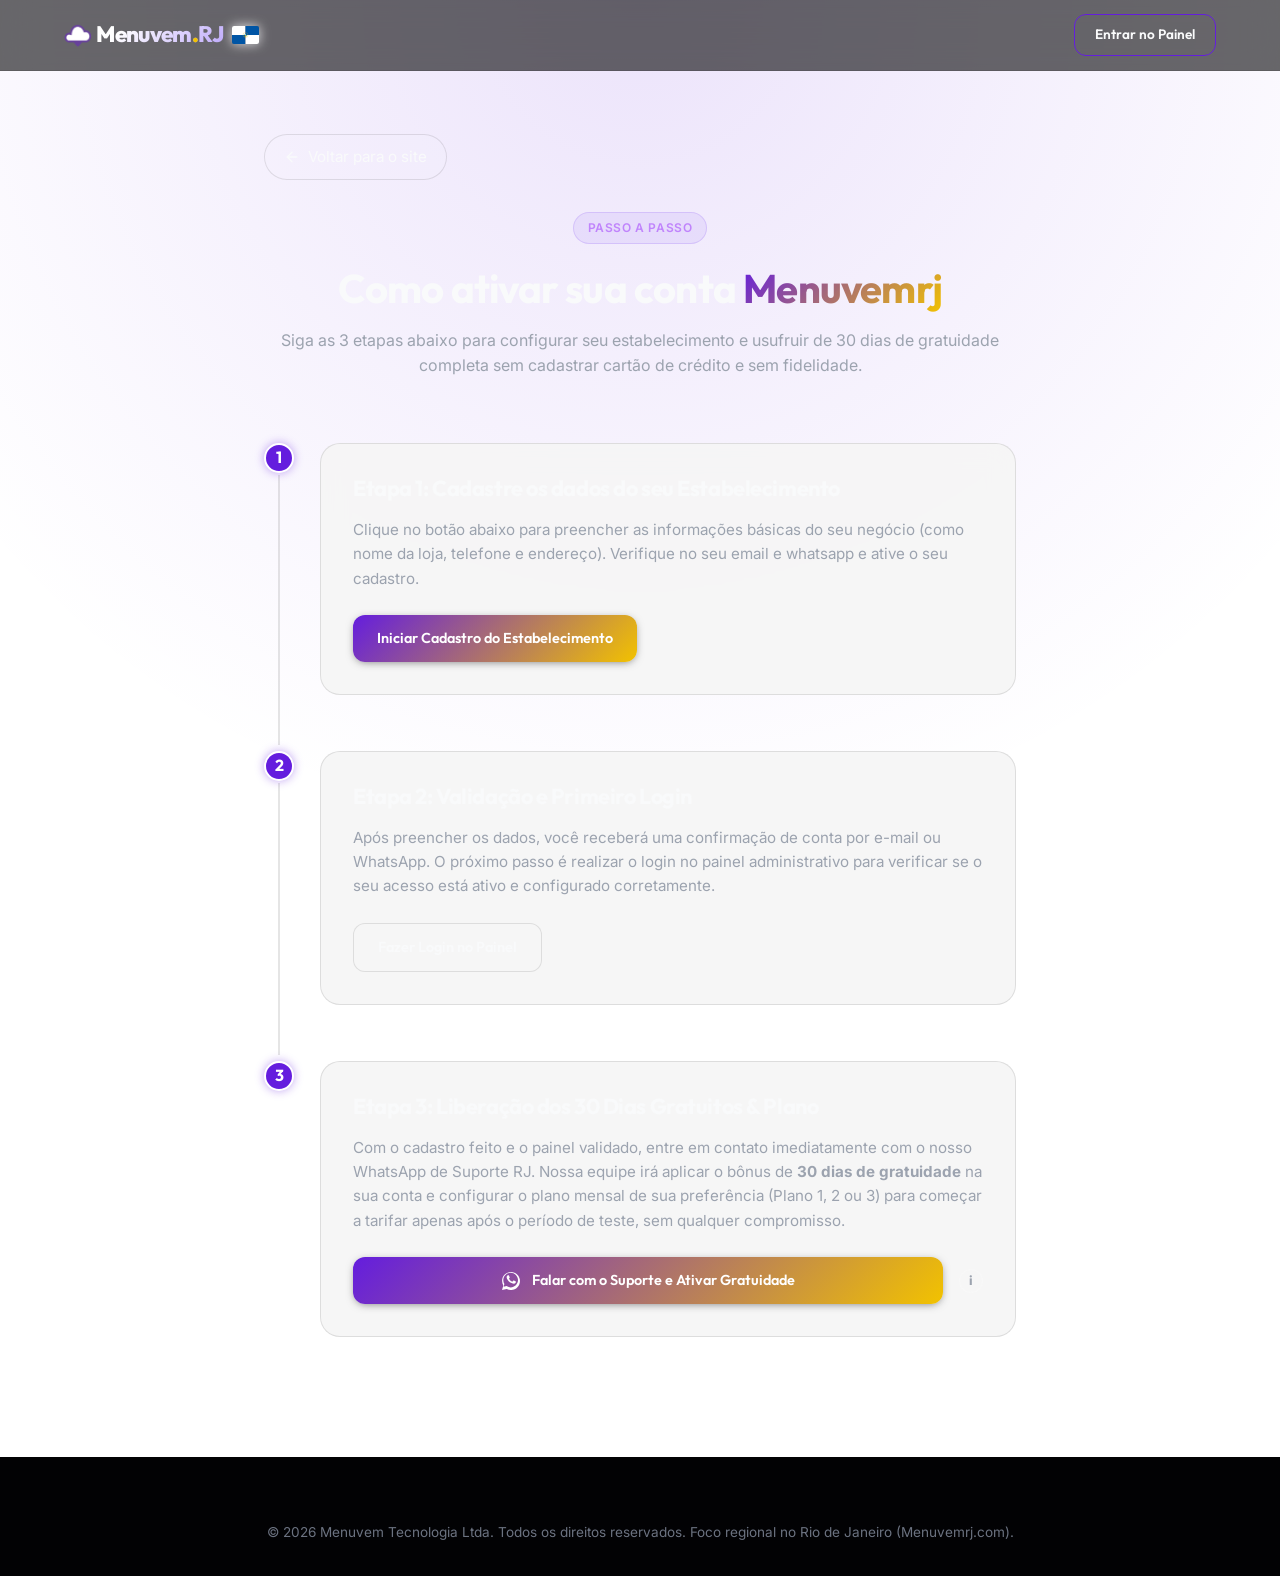
==== commit b0d36979: "Add files via upload" ====
--- a/cadastro-etapas.html
+++ b/cadastro-etapas.html
@@ -1,4 +1,4 @@
-﻿<!DOCTYPE html>
+<!DOCTYPE html>
 <html lang="pt-BR">
 
 <head>
@@ -36,7 +36,7 @@
         <div class="container">
             <a href="index.html" class="logo" id="header-logo">
                 <img src="img/menuvem-logo-simples.png" alt="Logo" height="24" style="margin-right: 4px;">
-                <span class="logo-text" style="display:flex; align-items:center;">Menuvem<span class="logo-dot">.</span>PB<img src="img/bandeiradaRio de Janeiro.png" alt="Bandeira PB" height="18" style="margin-left: 8px; border-radius:2px; box-shadow: 0 0 12px rgba(255, 255, 255, 0.8);"></span>
+                <span class="logo-text" style="display:flex; align-items:center;">Menuvem<span class="logo-dot">.</span>RJ<img src="img/bandeira-rj.svg" alt="Bandeira RJ" height="18" style="margin-left: 8px; border-radius:2px; box-shadow: 0 0 12px rgba(255, 255, 255, 0.8);"></span>
             </a>
 
             <div class="nav-cta">
@@ -140,7 +140,7 @@
     <!-- Footer -->
     <footer class="footer">
         <div class="container footer-bottom" style="border-top: none; padding-top: 0; justify-content: center;">
-            &copy; 2026 Menuvem Tecnologia Ltda. Todos os direitos reservados. Foco regional na Paraíba (Menuvemrj.com).
+            &copy; 2026 Menuvem Tecnologia Ltda. Todos os direitos reservados. Foco regional no Rio de Janeiro (Menuvemrj.com).
         </div>
     </footer>
 
--- a/css/style.css
+++ b/css/style.css
@@ -1,4 +1,4 @@
-﻿@import url('https://fonts.googleapis.com/css2?family=Inter:wght@300;400;500;600;700&family=Outfit:wght@400;500;600;700;800&family=Press+Start+2P&family=Silkscreen:wght@400;700&display=swap');
+@import url('https://fonts.googleapis.com/css2?family=Inter:wght@300;400;500;600;700&family=Outfit:wght@400;500;600;700;800&family=Press+Start+2P&family=Silkscreen:wght@400;700&display=swap');
 
 /* --- Reset & Base --- */
 *, *::before, *::after {
@@ -9,11 +9,11 @@
 
 :root {
     /* Palette */
-    --bg-color: #050508;
-    --bg-card: rgba(13, 13, 22, 0.5);
-    --bg-card-hover: rgba(20, 20, 35, 0.7);
-    --border-color: rgba(255, 255, 255, 0.05);
-    --border-hover: rgba(100, 29, 222, 0.3);
+    --bg-color: #ffffff;
+    --bg-card: rgba(245, 245, 245, 0.9);
+    --bg-card-hover: rgba(224, 224, 224, 0.9);
+    --border-color: rgba(0, 0, 0, 0.1);
+    --border-hover: rgba(0, 0, 0, 0.2);
     
     --primary: #641DDE;         /* Roxo Oficial Menuvem */
     --primary-rgb: 100, 29, 222;
